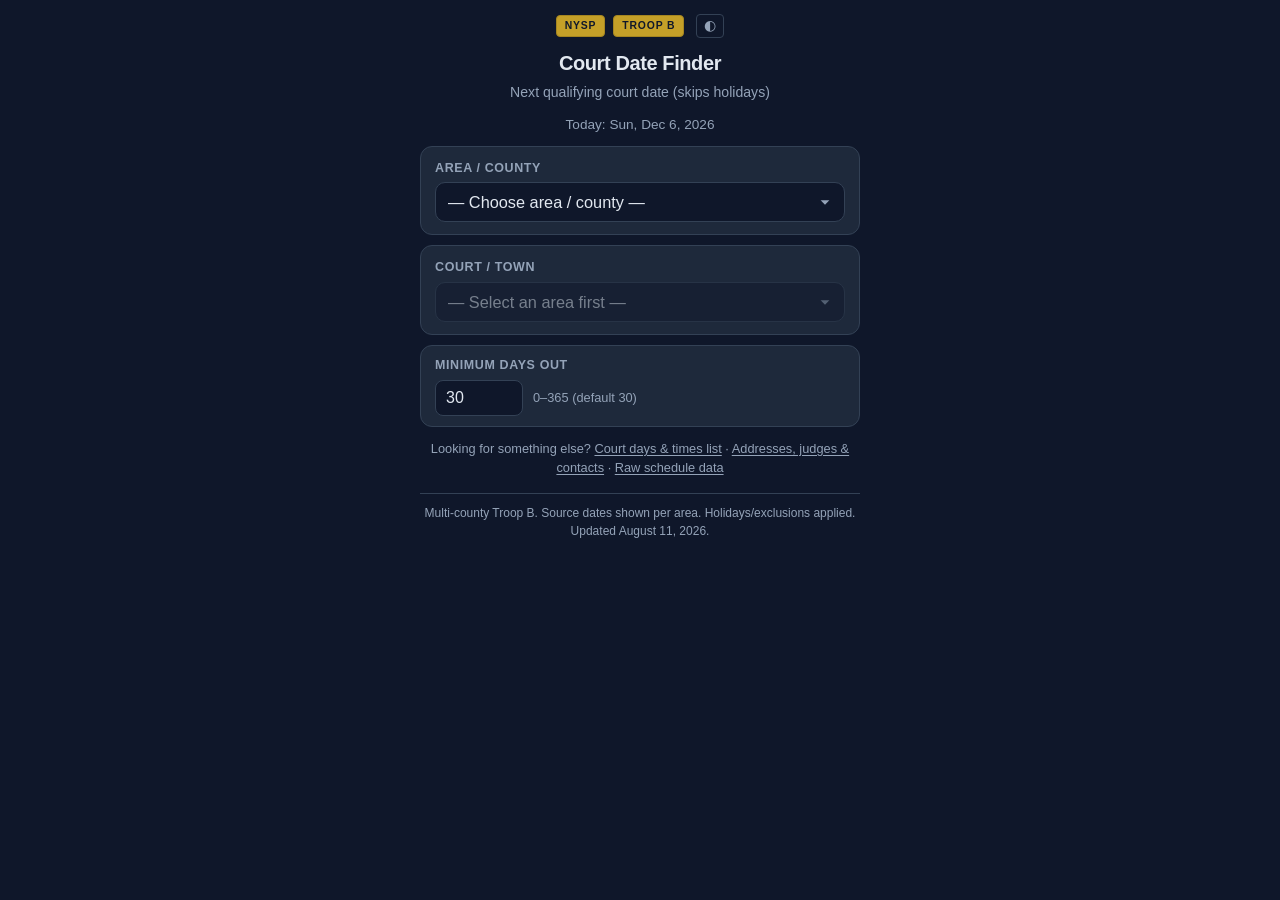
==== index.html @ 29f6c0bd "Holidays logic, custom days logic, UI changes Cour" ====
<!DOCTYPE html>
<html lang="en">
<head>
  <meta charset="UTF-8" />
  <meta name="viewport" content="width=device-width, initial-scale=1.0, maximum-scale=1.0" />
  <meta name="description" content="Troop B Court Date Finder – next court date at least 30 days out" />
  <title>Court Date Finder | Troop B</title>
  <link rel="stylesheet" href="styles.css" />
</head>
<body>
  <div class="container">

    <header>
      <div class="badge-row">
        <span class="nysp-badge">NYSP</span>
        <span class="nysp-badge">Troop B</span>
        <button type="button" class="theme-toggle" id="themeToggle" aria-label="Toggle day/night mode" title="Day / Night">◐</button>
      </div>
      <h1>Court Date Finder</h1>
      <p>Next qualifying court date (skips holidays)</p>
    </header>

    <div class="today" id="todayLabel"></div>
    <div class="error" id="errorBox"></div>

    <!-- Station first (correct mobile flow), Court second -->
    <div class="card">
      <label for="stationSelect">Area / County</label>
      <select id="stationSelect">
        <option value="">— Loading areas —</option>
      </select>
    </div>

    <div class="card">
      <label for="courtSelect">Court / Town</label>
      <select id="courtSelect" disabled>
        <option value="">— Select an area first —</option>
      </select>
    </div>

    <div class="card card-compact">
      <label for="minDaysInput">Minimum days out</label>
      <div class="row-inline">
        <input type="number" id="minDaysInput" min="0" max="365" value="30" />
        <span class="hint">0–365 (default 30)</span>
      </div>
    </div>

    <div class="card result" id="resultCard">
      <div class="result-main">
        <div class="result-date" id="resultDate">—</div>
        <div class="result-time" id="resultTime">—</div>
        <button class="copy-btn" id="copyBtn" type="button">
          <svg width="16" height="16" fill="currentColor" viewBox="0 0 16 16" aria-hidden="true">
            <path d="M4 1.5H3a2 2 0 0 0-2 2V14a2 2 0 0 0 2 2h10a2 2 0 0 0 2-2V3.5a2 2 0 0 0-2-2h-1v1h1a1 1 0 0 1 1 1V14a1 1 0 0 1-1 1H3a1 1 0 0 1-1-1V3.5a1 1 0 0 1 1-1h1v-1z"/>
            <path d="M9.5 1a.5.5 0 0 1 .5.5v1a.5.5 0 0 1-.5.5h-3a.5.5 0 0 1-.5-.5v-1a.5.5 0 0 1 .5-.5h3zm-3-1A1.5 1.5 0 0 0 5 1.5v1A1.5 1.5 0 0 0 6.5 4h3A1.5 1.5 0 0 0 11 2.5v-1A1.5 1.5 0 0 0 9.5 0h-3z"/>
          </svg>
          <span id="copyLabel">Copy Date &amp; Time</span>
        </button>
      </div>

      <div class="result-meta">
        <div>
          <span>Court</span>
          <span id="resultCourt">—</span>
        </div>
        <div>
          <span>Minimum date</span>
          <span id="resultMinDate">—</span>
        </div>
        <div>
          <span>Days from today</span>
          <span id="resultDays">—</span>
        </div>
        <div class="schedule-rules" id="scheduleRules"></div>
      </div>
    </div>

    <p class="note">
      Looking for something else?
      <a href="schedules.html">Court days &amp; times list</a>
      ·
      <a href="courts.html">Addresses, judges &amp; contacts</a>
      ·
      <a href="schedules.json" target="_blank" rel="noopener">Raw schedule data</a>
    </p>

    <footer id="footerMeta">
      Data from the Troop B Zone 2 Court Cheat Sheet and station post map.
    </footer>
  </div>

  <script src="theme.js"></script>
  <script src="app.js"></script>
</body>
</html>
---- styles.css ----
/* =========================================================
   Court Date Finder – Troop B Zone 2
   Subtle professional theme
   ========================================================= */

:root,
[data-theme="dark"] {
  --bg: #0f172a;
  --card: #1e293b;
  --border: #334155;
  --text: #e2e8f0;
  --muted: #94a3b8;
  --accent: #64748b;
  --accent-hover: #94a3b8;
  --gold: #c5a028;
  --gold-dim: #a68620;
  --nysp-purple: #5b4b8a;
  --nysp-purple-hover: #6d5c9e;
  --success: #4ade80;
  --success-bg: rgba(74, 222, 128, 0.1);
  --link: #94a3b8;
  --radius: 12px;
}

[data-theme="light"] {
  --bg: #f1f5f9;
  --card: #ffffff;
  --border: #cbd5e1;
  --text: #0f172a;
  --muted: #64748b;
  --accent: #64748b;
  --accent-hover: #475569;
  --gold: #c5a028;
  --gold-dim: #a68620;
  --nysp-purple: #5b4b8a;
  --nysp-purple-hover: #4a3d70;
  --success: #16a34a;
  --success-bg: rgba(22, 163, 74, 0.12);
  --link: #1d4ed8;
}

*,
*::before,
*::after {
  box-sizing: border-box;
  margin: 0;
  padding: 0;
}

body {
  font-family: -apple-system, BlinkMacSystemFont, "Segoe UI", Roboto, Helvetica, Arial, sans-serif;
  background: var(--bg);
  color: var(--text);
  min-height: 100vh;
  padding: 14px 14px 36px;
  line-height: 1.5;
}

.container {
  max-width: 440px;
  margin: 0 auto;
}

/* ---------- Header ---------- */
header {
  text-align: center;
  margin-bottom: 12px;
}

.badge-row {
  display: flex;
  justify-content: center;
  align-items: center;
  gap: 8px;
  margin-bottom: 10px;
}


.theme-toggle {
  margin-left: 4px;
  background: transparent;
  border: 1px solid var(--border);
  color: var(--muted);
  border-radius: 4px;
  width: 28px;
  height: 24px;
  font-size: 0.85rem;
  cursor: pointer;
  line-height: 1;
  padding: 0;
}
.theme-toggle:hover {
  color: var(--text);
  border-color: var(--accent);
}

.nysp-badge {
  display: inline-block;
  font-size: 0.65rem;
  font-weight: 700;
  letter-spacing: 0.08em;
  text-transform: uppercase;
  color: #0f172a;
  background: var(--gold);
  border: 1px solid var(--gold-dim);
  padding: 2px 8px;
  border-radius: 4px;
}

header h1 {
  font-size: 1.35rem;
  font-weight: 700;
  letter-spacing: -0.02em;
  margin-bottom: 4px;
}

header p {
  color: var(--muted);
  font-size: 0.88rem;
}

.today {
  text-align: center;
  font-size: 0.85rem;
  color: var(--muted);
  margin-bottom: 10px;
}

/* ---------- Cards ---------- */
.card {
  background: var(--card);
  border: 1px solid var(--border);
  border-radius: var(--radius);
  padding: 12px 14px;
  margin-bottom: 10px;
}

label {
  display: block;
  font-size: 0.78rem;
  font-weight: 600;
  color: var(--muted);
  margin-bottom: 5px;
  text-transform: uppercase;
  letter-spacing: 0.05em;
}

select {
  width: 100%;
  padding: 10px 12px;
  font-size: 1.02rem;
  border-radius: 10px;
  border: 1px solid var(--border);
  background: var(--bg);
  color: var(--text);
  appearance: none;
  background-image: url("data:image/svg+xml,%3Csvg xmlns='http://www.w3.org/2000/svg' width='14' height='14' fill='%2394a3b8' viewBox='0 0 16 16'%3E%3Cpath d='M8 11L3 6h10l-5 5z'/%3E%3C/svg%3E");
  background-repeat: no-repeat;
  background-position: right 12px center;
  cursor: pointer;
  transition: border-color 0.15s, box-shadow 0.15s;
}

select:focus {
  outline: none;
  border-color: var(--muted);
  box-shadow: 0 0 0 3px rgba(100, 116, 139, 0.25);
}

select:disabled {
  opacity: 0.45;
  cursor: not-allowed;
}

/* ---------- Result ---------- */
.result {
  display: none;
}

.result.show {
  display: block;
}

.result-main {
  text-align: center;
  padding: 6px 0 2px;
}

.badge {
  display: inline-block;
  background: var(--success-bg);
  color: var(--success);
  font-size: 0.72rem;
  font-weight: 600;
  padding: 3px 10px;
  border-radius: 999px;
  margin-bottom: 10px;
  letter-spacing: 0.03em;
}

.result-date {
  font-size: 1.45rem;
  font-weight: 700;
  color: var(--text);
  letter-spacing: -0.02em;
  margin-bottom: 2px;
}

.result-time {
  font-size: 1.12rem;
  margin-bottom: 10px;
  color: var(--muted);
}

.copy-btn {
  display: inline-flex;
  align-items: center;
  gap: 7px;
  background: var(--nysp-purple);
  color: #f1f5f9;
  border: 1px solid transparent;
  border-radius: 10px;
  padding: 9px 14px;
  font-size: 0.95rem;
  font-weight: 600;
  cursor: pointer;
  transition: background 0.15s, border-color 0.15s;
}

.copy-btn:hover {
  background: var(--nysp-purple-hover);
}

.copy-btn:active {
  transform: scale(0.98);
}

.copy-btn.copied {
  background: var(--success-bg);
  border-color: var(--success);
  color: var(--success);
}

.result-meta {
  font-size: 0.88rem;
  color: var(--muted);
  border-top: 1px solid var(--border);
  padding-top: 13px;
  margin-top: 14px;
}

.result-meta > div:not(.schedule-rules) {
  display: flex;
  justify-content: space-between;
  margin-bottom: 5px;
}

.result-meta > .schedule-rules {
  display: block;
  margin-top: 10px;
  padding-top: 10px;
  border-top: 1px solid var(--border);
}

.schedule-rules {
  font-size: 0.88rem;
  color: var(--text);
  line-height: 1.55;
}

.schedule-rules .label {
  font-size: 0.72rem;
  font-weight: 600;
  color: var(--muted);
  text-transform: uppercase;
  letter-spacing: 0.04em;
  margin-bottom: 6px;
}

.schedule-rules .rule {
  display: block;
  padding: 3px 0;
  color: var(--text);
  font-size: 0.9rem;
}

.schedule-rules .rule.notes {
  color: var(--muted);
  font-style: italic;
  font-size: 0.85rem;
}

.source-note {
  font-size: 0.78rem;
  color: var(--muted);
  text-align: center;
  margin-top: 12px;
  line-height: 1.4;
}

.note {
  font-size: 0.8rem;
  color: var(--muted);
  text-align: center;
  margin-top: 12px;
  line-height: 1.5;
}

.note a {
  color: var(--muted);
  text-decoration: underline;
  text-underline-offset: 2px;
}

.note a:hover {
  color: #e2e8f0;
}

footer {
  text-align: center;
  margin-top: 16px;
  font-size: 0.75rem;
  color: var(--muted);
  border-top: 1px solid var(--border);
  padding-top: 10px;
  line-height: 1.5;
}

.error {
  background: #450a0a;
  border: 1px solid #7f1d1d;
  color: #fca5a5;
  padding: 12px 14px;
  border-radius: 10px;
  font-size: 0.9rem;
  margin-bottom: 10px;
  display: none;
}

.card-compact {
  padding-top: 10px;
  padding-bottom: 10px;
}
.row-inline {
  display: flex;
  align-items: center;
  gap: 10px;
}
.row-inline input[type="number"] {
  width: 88px;
  padding: 8px 10px;
  font-size: 1rem;
  border-radius: 8px;
  border: 1px solid var(--border);
  background: var(--bg);
  color: var(--text);
}
.row-inline input[type="number"]:focus {
  outline: none;
  border-color: var(--accent);
  box-shadow: 0 0 0 3px rgba(100, 116, 139, 0.25);
}
.hint {
  font-size: 0.8rem;
  color: var(--muted);
}
header h1 {
  font-size: 1.25rem;
}
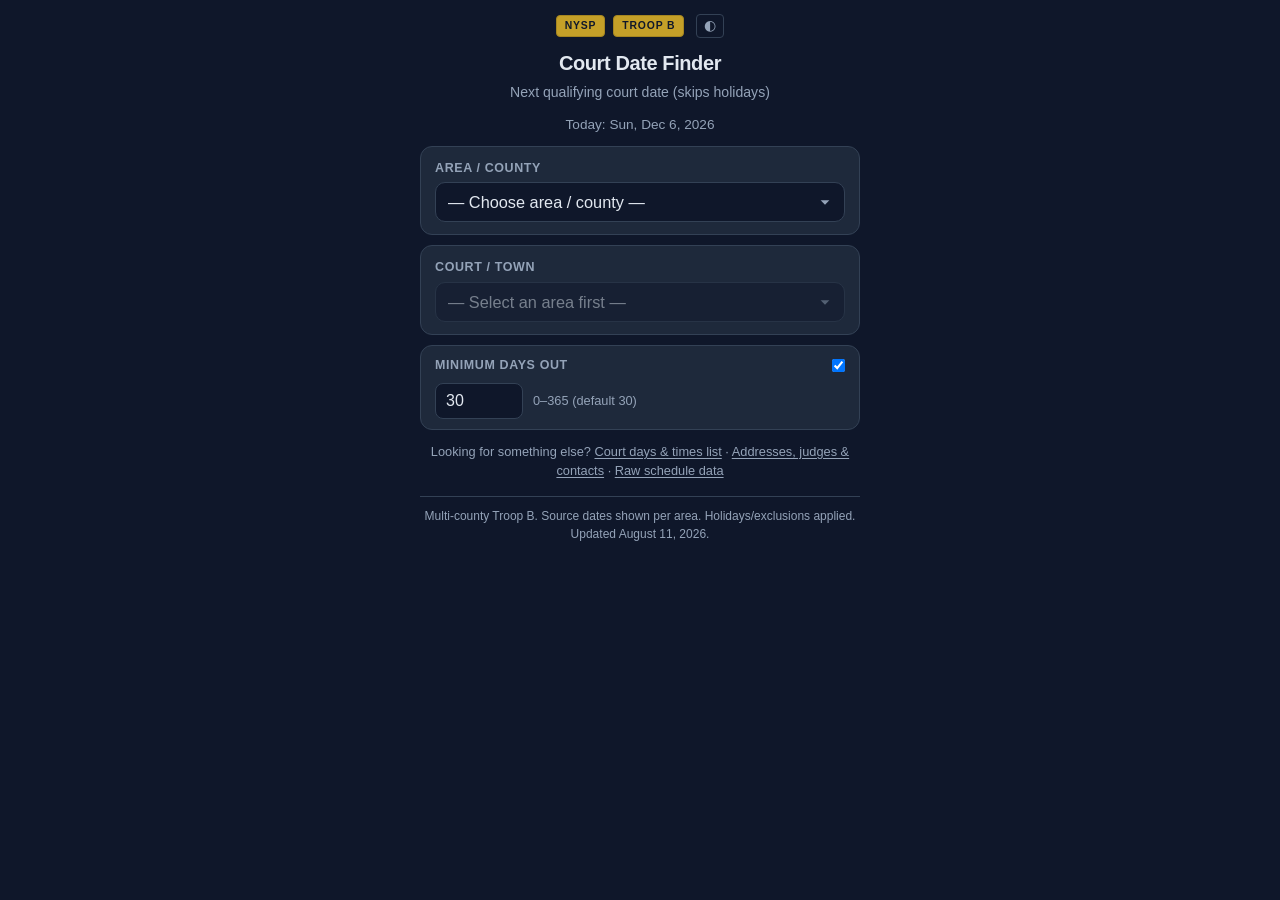
==== commit acf57826: "Toggle min court date dropdown text changes" ====
--- a/index.html
+++ b/index.html
@@ -39,8 +39,11 @@
     </div>
 
     <div class="card card-compact">
-      <label for="minDaysInput">Minimum days out</label>
-      <div class="row-inline">
+      <div class="row-inline" style="justify-content:space-between;margin-bottom:0">
+        <label for="minDaysToggle" style="margin:0;cursor:pointer">Minimum days out</label>
+        <input type="checkbox" id="minDaysToggle" checked title="Show or hide minimum days setting" />
+      </div>
+      <div id="minDaysPanel" class="row-inline" style="margin-top:8px">
         <input type="number" id="minDaysInput" min="0" max="365" value="30" />
         <span class="hint">0–365 (default 30)</span>
       </div>
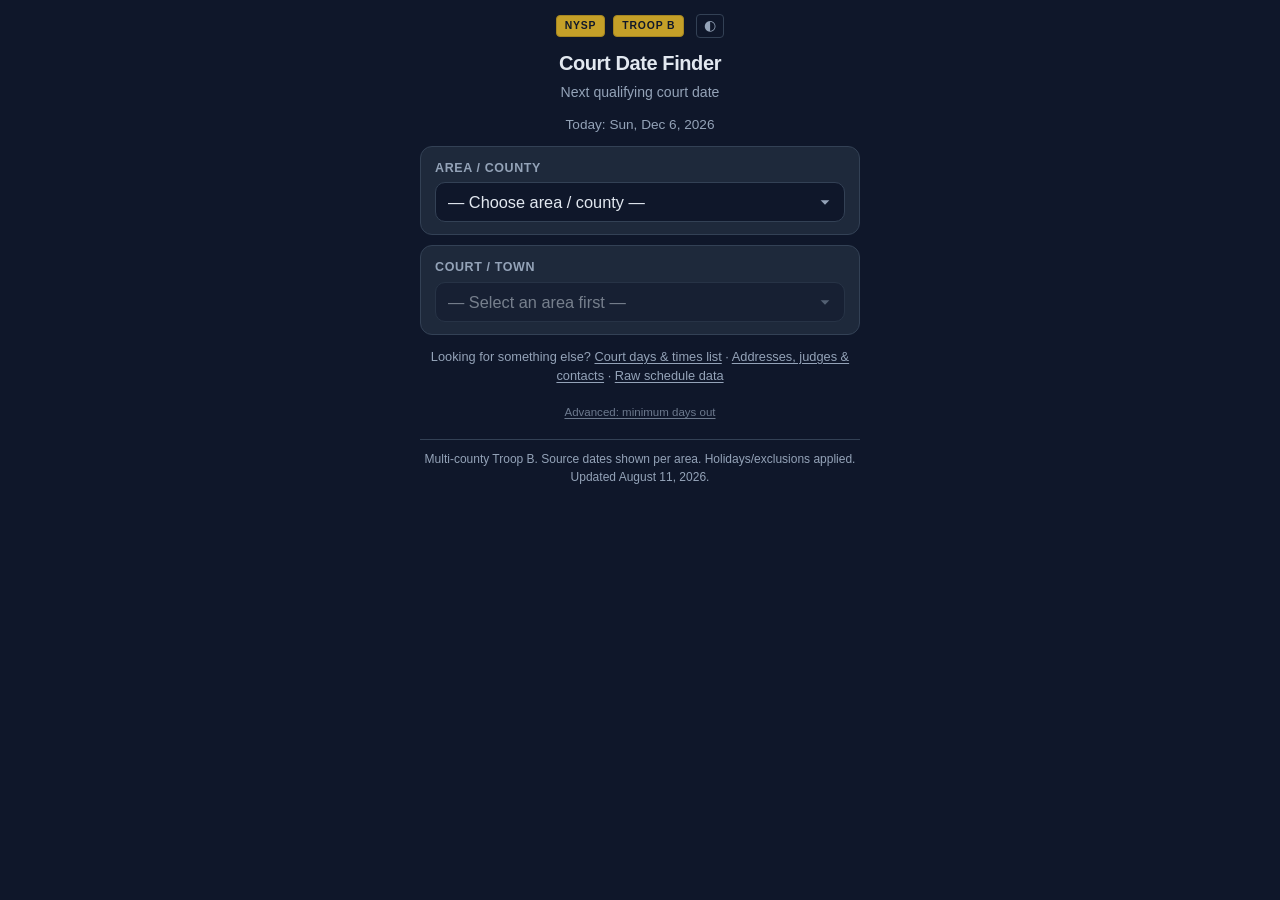
==== commit 02f09416: "Canton patrol area fix, minor improvements" ====
--- a/index.html
+++ b/index.html
@@ -17,7 +17,7 @@
         <button type="button" class="theme-toggle" id="themeToggle" aria-label="Toggle day/night mode" title="Day / Night">◐</button>
       </div>
       <h1>Court Date Finder</h1>
-      <p>Next qualifying court date (skips holidays)</p>
+      <p>Next qualifying court date</p>
     </header>
 
     <div class="today" id="todayLabel"></div>
@@ -36,17 +36,6 @@
       <select id="courtSelect" disabled>
         <option value="">— Select an area first —</option>
       </select>
-    </div>
-
-    <div class="card card-compact">
-      <div class="row-inline" style="justify-content:space-between;margin-bottom:0">
-        <label for="minDaysToggle" style="margin:0;cursor:pointer">Minimum days out</label>
-        <input type="checkbox" id="minDaysToggle" checked title="Show or hide minimum days setting" />
-      </div>
-      <div id="minDaysPanel" class="row-inline" style="margin-top:8px">
-        <input type="number" id="minDaysInput" min="0" max="365" value="30" />
-        <span class="hint">0–365 (default 30)</span>
-      </div>
     </div>
 
     <div class="card result" id="resultCard">
@@ -88,8 +77,16 @@
       <a href="schedules.json" target="_blank" rel="noopener">Raw schedule data</a>
     </p>
 
+        <div class="discrete-settings">
+      <button type="button" id="minDaysToggle" class="discrete-link">Advanced: minimum days out</button>
+      <div id="minDaysPanel" class="row-inline" style="display:none;margin-top:6px;justify-content:center">
+        <input type="number" id="minDaysInput" min="0" max="365" value="30" />
+        <span class="hint">days (0–365)</span>
+      </div>
+    </div>
+
     <footer id="footerMeta">
-      Data from the Troop B Zone 2 Court Cheat Sheet and station post map.
+      Multi-county Troop B court data.
     </footer>
   </div>
 
--- a/styles.css
+++ b/styles.css
@@ -367,3 +367,24 @@
 header h1 {
   font-size: 1.25rem;
 }
+
+.discrete-settings {
+  text-align: center;
+  margin-top: 14px;
+  margin-bottom: 4px;
+}
+.discrete-link {
+  background: none;
+  border: none;
+  color: var(--muted);
+  font-size: 0.72rem;
+  cursor: pointer;
+  text-decoration: underline;
+  text-underline-offset: 2px;
+  padding: 0;
+  opacity: 0.7;
+}
+.discrete-link:hover {
+  color: var(--text);
+  opacity: 1;
+}
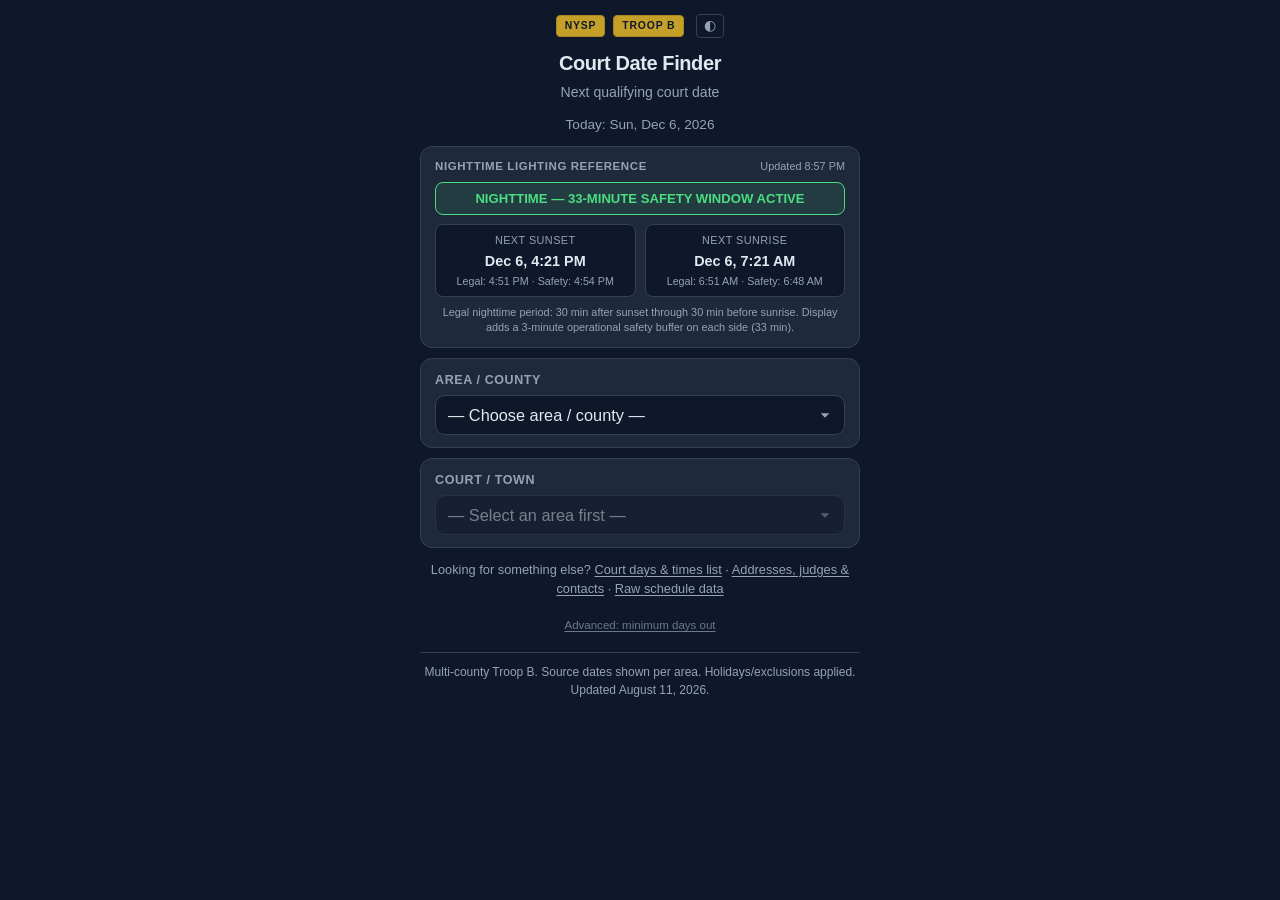
==== commit 4fbb24a8: "Sunrise & Sunset Indicators" ====
--- a/index.html
+++ b/index.html
@@ -21,6 +21,32 @@
     </header>
 
     <div class="today" id="todayLabel"></div>
+
+    <!-- Live NYS nighttime-lighting reference for St. Lawrence County -->
+    <section class="card lighting-card" id="lightingCard" aria-live="polite">
+      <div class="lighting-header">
+        <span class="lighting-title">NIGHTTIME LIGHTING REFERENCE</span>
+        <span class="lighting-updated" id="lightingUpdated">Updating…</span>
+      </div>
+      <div class="lighting-status" id="lightingStatus">Calculating…</div>
+      <div class="lighting-grid">
+        <div>
+          <span class="lighting-label">Next sunset</span>
+          <strong id="nextSunset">—</strong>
+          <small id="sunsetCutoff">—</small>
+        </div>
+        <div>
+          <span class="lighting-label">Next sunrise</span>
+          <strong id="nextSunrise">—</strong>
+          <small id="sunriseCutoff">—</small>
+        </div>
+      </div>
+      <div class="lighting-note" id="lightingNote">
+        Legal nighttime period: 30 min after sunset through 30 min before sunrise.
+        Display adds a 3-minute operational safety buffer on each side (33 min).
+      </div>
+    </section>
+
     <div class="error" id="errorBox"></div>
 
     <!-- Station first (correct mobile flow), Court second -->
--- a/styles.css
+++ b/styles.css
@@ -388,3 +388,94 @@
   color: var(--text);
   opacity: 1;
 }
+
+/* ---------- Live nighttime-lighting reference ---------- */
+.lighting-card {
+  padding: 11px 14px 12px;
+}
+
+.lighting-header {
+  display: flex;
+  align-items: center;
+  justify-content: space-between;
+  gap: 8px;
+  margin-bottom: 7px;
+}
+
+.lighting-title {
+  font-size: 0.72rem;
+  font-weight: 700;
+  letter-spacing: 0.05em;
+  color: var(--muted);
+}
+
+.lighting-updated {
+  font-size: 0.68rem;
+  color: var(--muted);
+}
+
+.lighting-status {
+  font-size: 0.82rem;
+  font-weight: 700;
+  text-align: center;
+  padding: 6px 8px;
+  border-radius: 8px;
+  margin-bottom: 9px;
+}
+
+.lighting-status.night {
+  color: var(--success);
+  background: var(--success-bg);
+  border: 1px solid var(--success);
+}
+
+.lighting-status.day {
+  color: var(--muted);
+  background: var(--bg);
+  border: 1px solid var(--border);
+}
+
+.lighting-grid {
+  display: grid;
+  grid-template-columns: 1fr 1fr;
+  gap: 9px;
+}
+
+.lighting-grid > div {
+  background: var(--bg);
+  border: 1px solid var(--border);
+  border-radius: 8px;
+  padding: 7px 8px;
+  text-align: center;
+}
+
+.lighting-label {
+  display: block;
+  color: var(--muted);
+  font-size: 0.68rem;
+  text-transform: uppercase;
+  letter-spacing: 0.04em;
+  margin-bottom: 2px;
+}
+
+.lighting-grid strong {
+  display: block;
+  font-size: 0.9rem;
+  font-weight: 700;
+}
+
+.lighting-grid small {
+  display: block;
+  color: var(--muted);
+  font-size: 0.67rem;
+  line-height: 1.35;
+  margin-top: 2px;
+}
+
+.lighting-note {
+  color: var(--muted);
+  font-size: 0.68rem;
+  line-height: 1.4;
+  text-align: center;
+  margin-top: 8px;
+}
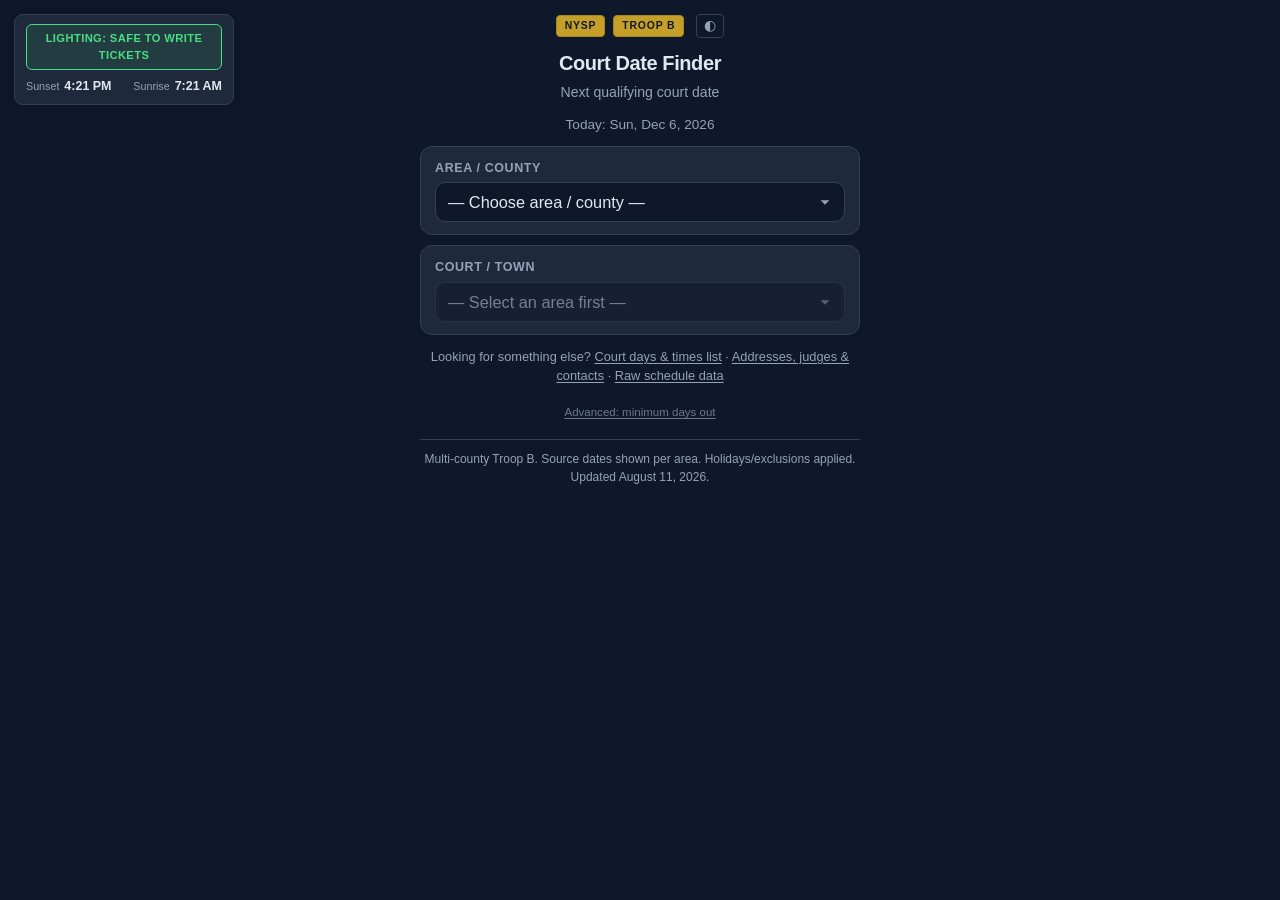
==== commit cff7f20f: "Sunset Sunrise Changes" ====
--- a/index.html
+++ b/index.html
@@ -22,28 +22,12 @@
 
     <div class="today" id="todayLabel"></div>
 
-    <!-- Live NYS nighttime-lighting reference for St. Lawrence County -->
-    <section class="card lighting-card" id="lightingCard" aria-live="polite">
-      <div class="lighting-header">
-        <span class="lighting-title">NIGHTTIME LIGHTING REFERENCE</span>
-        <span class="lighting-updated" id="lightingUpdated">Updating…</span>
-      </div>
-      <div class="lighting-status" id="lightingStatus">Calculating…</div>
-      <div class="lighting-grid">
-        <div>
-          <span class="lighting-label">Next sunset</span>
-          <strong id="nextSunset">—</strong>
-          <small id="sunsetCutoff">—</small>
-        </div>
-        <div>
-          <span class="lighting-label">Next sunrise</span>
-          <strong id="nextSunrise">—</strong>
-          <small id="sunriseCutoff">—</small>
-        </div>
-      </div>
-      <div class="lighting-note" id="lightingNote">
-        Legal nighttime period: 30 min after sunset through 30 min before sunrise.
-        Display adds a 3-minute operational safety buffer on each side (33 min).
+    <!-- Compact live lighting reference -->
+    <section class="lighting-card" id="lightingCard" aria-live="polite">
+      <div class="lighting-status" id="lightingStatus">LIGHTING: CALCULATING…</div>
+      <div class="lighting-times">
+        <span>Sunset <strong id="nextSunset">—</strong></span>
+        <span>Sunrise <strong id="nextSunrise">—</strong></span>
       </div>
     </section>
 
--- a/styles.css
+++ b/styles.css
@@ -389,38 +389,28 @@
   opacity: 1;
 }
 
-/* ---------- Live nighttime-lighting reference ---------- */
+/* ---------- Compact live nighttime-lighting reference ---------- */
 .lighting-card {
-  padding: 11px 14px 12px;
-}
-
-.lighting-header {
-  display: flex;
-  align-items: center;
-  justify-content: space-between;
-  gap: 8px;
+  position: fixed;
+  top: 14px;
+  left: 14px;
+  z-index: 20;
+  width: 220px;
+  padding: 9px 11px;
+  border: 1px solid var(--border);
+  border-radius: 9px;
+  background: var(--card);
+  box-shadow: 0 2px 10px rgba(0,0,0,.06);
+}
+
+.lighting-status {
+  font-size: 0.7rem;
+  font-weight: 750;
+  letter-spacing: .035em;
+  text-align: center;
+  padding: 5px 6px;
+  border-radius: 6px;
   margin-bottom: 7px;
-}
-
-.lighting-title {
-  font-size: 0.72rem;
-  font-weight: 700;
-  letter-spacing: 0.05em;
-  color: var(--muted);
-}
-
-.lighting-updated {
-  font-size: 0.68rem;
-  color: var(--muted);
-}
-
-.lighting-status {
-  font-size: 0.82rem;
-  font-weight: 700;
-  text-align: center;
-  padding: 6px 8px;
-  border-radius: 8px;
-  margin-bottom: 9px;
 }
 
 .lighting-status.night {
@@ -435,47 +425,30 @@
   border: 1px solid var(--border);
 }
 
-.lighting-grid {
-  display: grid;
-  grid-template-columns: 1fr 1fr;
-  gap: 9px;
-}
-
-.lighting-grid > div {
-  background: var(--bg);
-  border: 1px solid var(--border);
-  border-radius: 8px;
-  padding: 7px 8px;
-  text-align: center;
-}
-
-.lighting-label {
-  display: block;
-  color: var(--muted);
-  font-size: 0.68rem;
-  text-transform: uppercase;
-  letter-spacing: 0.04em;
-  margin-bottom: 2px;
-}
-
-.lighting-grid strong {
-  display: block;
-  font-size: 0.9rem;
-  font-weight: 700;
-}
-
-.lighting-grid small {
-  display: block;
+.lighting-times {
+  display: flex;
+  justify-content: space-between;
+  gap: 12px;
   color: var(--muted);
   font-size: 0.67rem;
-  line-height: 1.35;
-  margin-top: 2px;
-}
-
-.lighting-note {
-  color: var(--muted);
-  font-size: 0.68rem;
-  line-height: 1.4;
-  text-align: center;
-  margin-top: 8px;
-}
+}
+
+.lighting-times span {
+  white-space: nowrap;
+}
+
+.lighting-times strong {
+  color: var(--text);
+  font-size: 0.78rem;
+  font-weight: 650;
+  margin-left: 2px;
+}
+
+@media (max-width: 700px) {
+  .lighting-card {
+    position: static;
+    width: 100%;
+    margin: 0 0 10px;
+    box-shadow: none;
+  }
+}
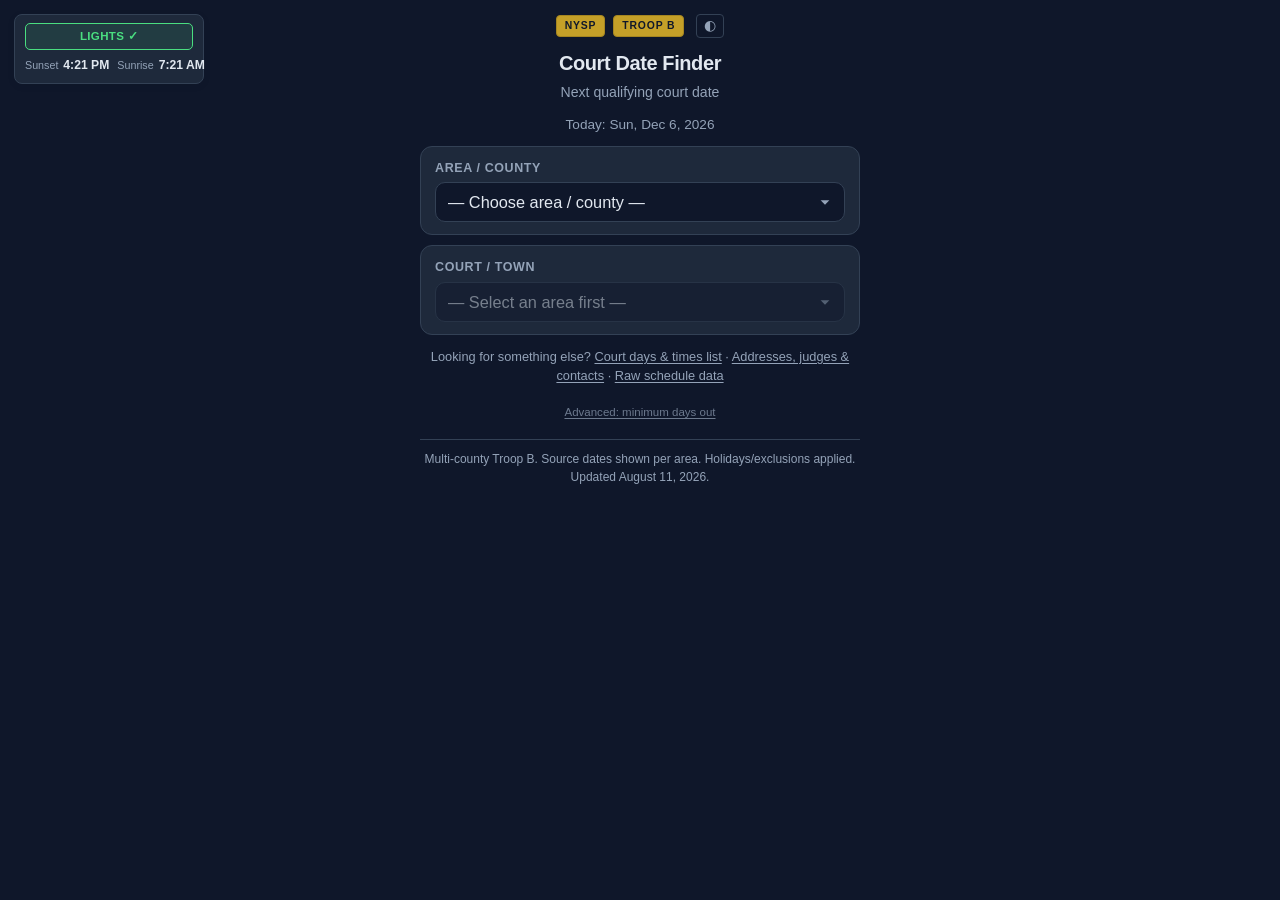
==== commit 8a5ec266: "sunrise and sunset changes" ====
--- a/index.html
+++ b/index.html
@@ -24,7 +24,7 @@
 
     <!-- Compact live lighting reference -->
     <section class="lighting-card" id="lightingCard" aria-live="polite">
-      <div class="lighting-status" id="lightingStatus">LIGHTING: CALCULATING…</div>
+      <div class="lighting-status night" id="lightingStatus" hidden>LIGHTS ✓</div>
       <div class="lighting-times">
         <span>Sunset <strong id="nextSunset">—</strong></span>
         <span>Sunrise <strong id="nextSunrise">—</strong></span>
--- a/styles.css
+++ b/styles.css
@@ -395,22 +395,22 @@
   top: 14px;
   left: 14px;
   z-index: 20;
-  width: 220px;
-  padding: 9px 11px;
+  width: 190px;
+  padding: 8px 10px;
   border: 1px solid var(--border);
-  border-radius: 9px;
+  border-radius: 8px;
   background: var(--card);
-  box-shadow: 0 2px 10px rgba(0,0,0,.06);
+  box-shadow: 0 2px 8px rgba(0,0,0,.05);
 }
 
 .lighting-status {
-  font-size: 0.7rem;
+  font-size: 0.72rem;
   font-weight: 750;
-  letter-spacing: .035em;
-  text-align: center;
-  padding: 5px 6px;
-  border-radius: 6px;
-  margin-bottom: 7px;
+  letter-spacing: .03em;
+  text-align: center;
+  padding: 4px 5px;
+  border-radius: 5px;
+  margin-bottom: 6px;
 }
 
 .lighting-status.night {
@@ -419,27 +419,18 @@
   border: 1px solid var(--success);
 }
 
-.lighting-status.day {
-  color: var(--muted);
-  background: var(--bg);
-  border: 1px solid var(--border);
-}
-
 .lighting-times {
   display: flex;
   justify-content: space-between;
-  gap: 12px;
+  gap: 8px;
   color: var(--muted);
   font-size: 0.67rem;
 }
 
-.lighting-times span {
-  white-space: nowrap;
-}
-
+.lighting-times span { white-space: nowrap; }
 .lighting-times strong {
   color: var(--text);
-  font-size: 0.78rem;
+  font-size: 0.76rem;
   font-weight: 650;
   margin-left: 2px;
 }
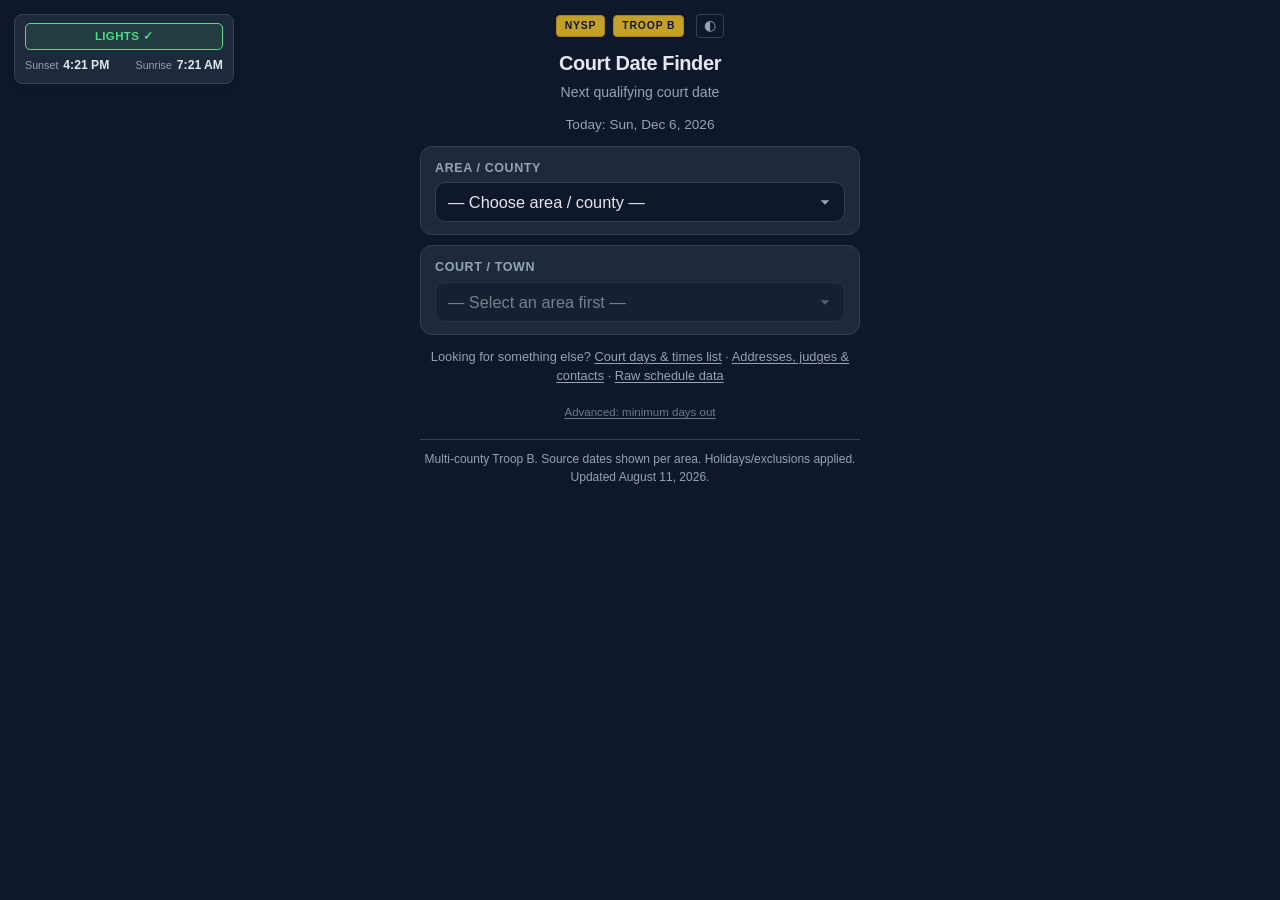
==== commit be516e8b: "Night Light Mode" ====
--- a/index.html
+++ b/index.html
@@ -24,7 +24,7 @@
 
     <!-- Compact live lighting reference -->
     <section class="lighting-card" id="lightingCard" aria-live="polite">
-      <div class="lighting-status night" id="lightingStatus" hidden>LIGHTS ✓</div>
+      <div class="lighting-status" id="lightingStatus" hidden style="display:none"></div>
       <div class="lighting-times">
         <span>Sunset <strong id="nextSunset">—</strong></span>
         <span>Sunrise <strong id="nextSunrise">—</strong></span>
--- a/styles.css
+++ b/styles.css
@@ -395,7 +395,8 @@
   top: 14px;
   left: 14px;
   z-index: 20;
-  width: 190px;
+  width: min(220px, calc(100vw - 28px));
+  box-sizing: border-box;
   padding: 8px 10px;
   border: 1px solid var(--border);
   border-radius: 8px;
@@ -404,13 +405,16 @@
 }
 
 .lighting-status {
+  display: block;
+  width: 100%;
+  box-sizing: border-box;
   font-size: 0.72rem;
   font-weight: 750;
   letter-spacing: .03em;
   text-align: center;
   padding: 4px 5px;
   border-radius: 5px;
-  margin-bottom: 6px;
+  margin: 0 0 6px;
 }
 
 .lighting-status.night {
@@ -422,12 +426,19 @@
 .lighting-times {
   display: flex;
   justify-content: space-between;
+  align-items: center;
   gap: 8px;
+  width: 100%;
+  box-sizing: border-box;
   color: var(--muted);
   font-size: 0.67rem;
 }
 
-.lighting-times span { white-space: nowrap; }
+.lighting-times span {
+  white-space: nowrap;
+  min-width: 0;
+}
+
 .lighting-times strong {
   color: var(--text);
   font-size: 0.76rem;
@@ -439,7 +450,9 @@
   .lighting-card {
     position: static;
     width: 100%;
+    max-width: 100%;
     margin: 0 0 10px;
     box-shadow: none;
   }
 }
+
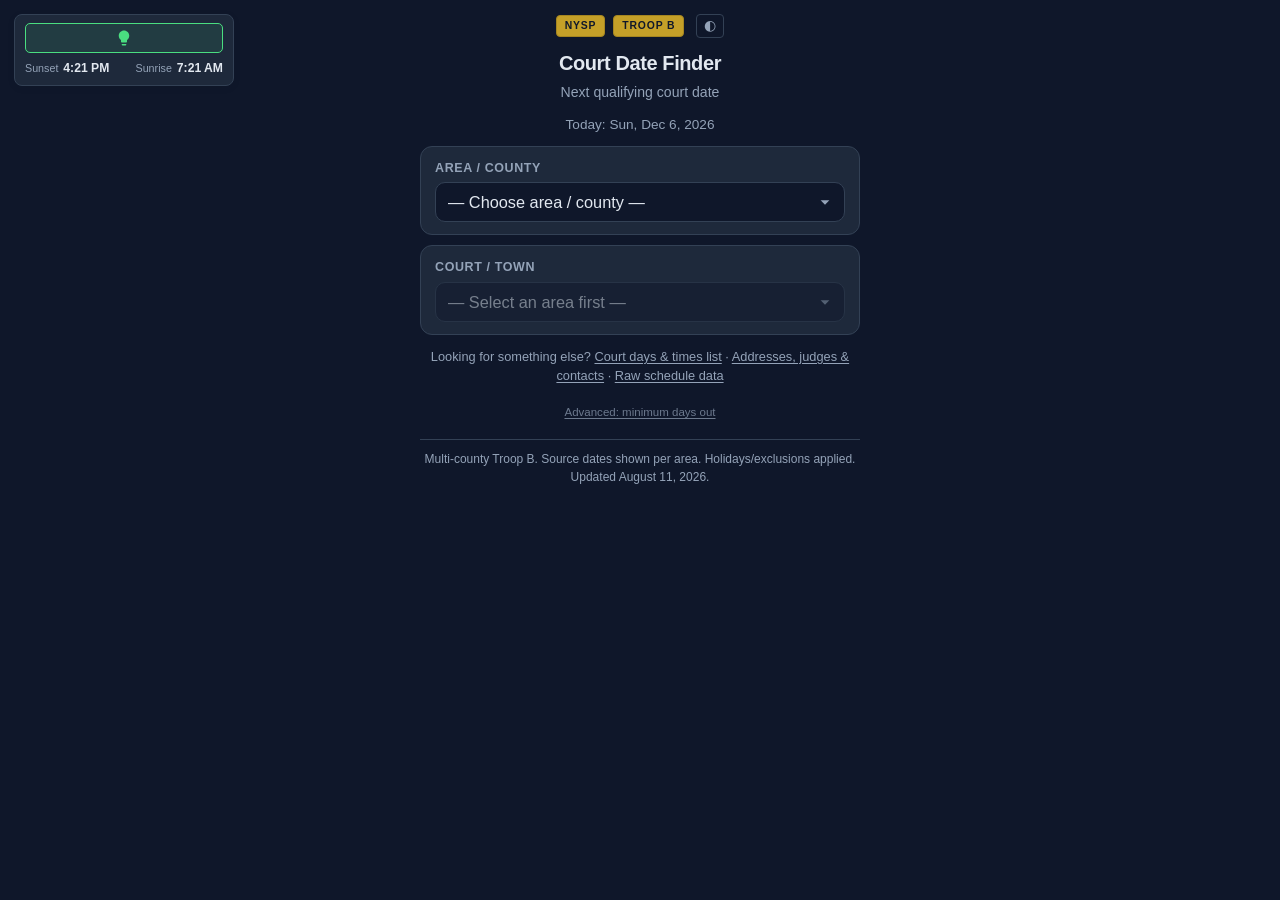
==== commit ba838588: "Enhance lighting times section with ID and title Added 'id' and 'title' attributes to the lighting t" ====
--- a/index.html
+++ b/index.html
@@ -25,7 +25,8 @@
     <!-- Compact live lighting reference -->
     <section class="lighting-card" id="lightingCard" aria-live="polite">
       <div class="lighting-status" id="lightingStatus" hidden style="display:none"></div>
-      <div class="lighting-times">
+      <div class="lighting-times" id="lightingTimes"
+           title="Next sunset and sunrise for the geographic center of St. Lawrence County.">
         <span>Sunset <strong id="nextSunset">—</strong></span>
         <span>Sunrise <strong id="nextSunrise">—</strong></span>
       </div>
--- a/styles.css
+++ b/styles.css
@@ -405,22 +405,27 @@
 }
 
 .lighting-status {
-  display: block;
+  display: flex;
+  align-items: center;
+  justify-content: center;
   width: 100%;
   box-sizing: border-box;
-  font-size: 0.72rem;
-  font-weight: 750;
-  letter-spacing: .03em;
-  text-align: center;
-  padding: 4px 5px;
+  text-align: center;
+  padding: 5px 6px;
   border-radius: 5px;
   margin: 0 0 6px;
+  cursor: help;
 }
 
 .lighting-status.night {
   color: var(--success);
   background: var(--success-bg);
   border: 1px solid var(--success);
+}
+
+.lighting-status .lights-icon {
+  display: block;
+  flex-shrink: 0;
 }
 
 .lighting-times {
